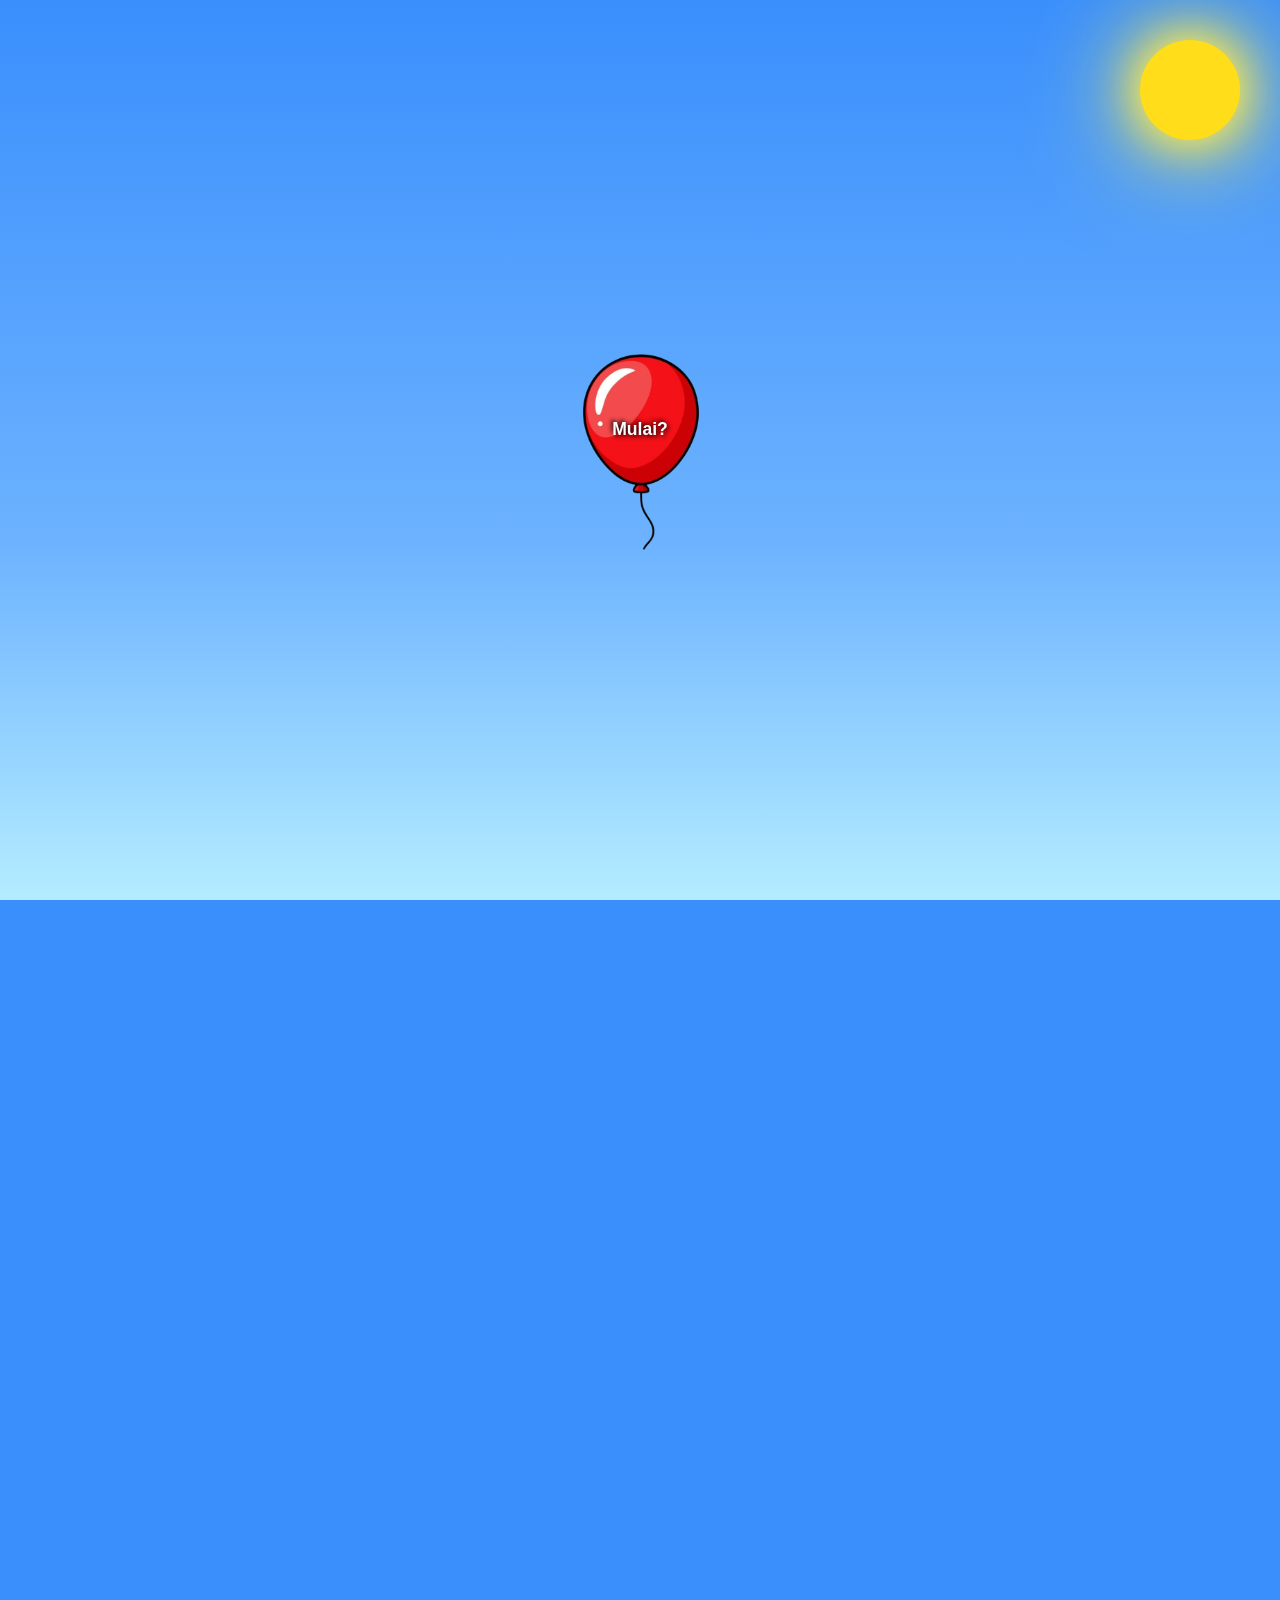
==== index.html @ f47bbb89 "Update index.html" ====
<!DOCTYPE html>
<html lang="id">
<head>
    <meta charset="UTF-8">
    <meta name="viewport" content="width=device-width, initial-scale=1.0">
    <title>Kelulusan Epik 2026</title>
    <style>
        /* --- RESET & DASAR --- */
        * {
            box-sizing: border-box;
            margin: 0;
            padding: 0;
        }

        body, html {
            width: 100%;
            height: 100vh;
            overflow: hidden;
            font-family: 'Arial', sans-serif;
            background-color: #3a8ffd;
        }

        /* --- VIEWPORT ENGINE (UNTUK EFEK KAMERA) --- */
        #main-viewport {
            width: 100%;
            height: 200vh; /* Dua kali tinggi layar (Langit + Darat) */
            position: absolute;
            top: 0;
            left: 0;
            transition: transform 2s cubic-bezier(0.76, 0, 0.24, 1); /* Efek kamera cinematic */
        }

        /* Trigger saat balon mini game diklik (Kamera Turun) */
        .camera-down {
            transform: translateY(-100vh);
        }

        /* Trigger saat balon foto kenangan diklik (Kamera Naik ke Angkasa) */
        .space-launch {
            transform: translateY(100vh);
        }

        /* --- KELOMPOK SCENE 0: LUAR ANGKASA (DI ATAS LANGIT) --- */
        #space-scene {
            width: 100%;
            height: 100vh;
            position: absolute;
            top: -100vh; /* Posisinya tepat di atas langit scene */
            left: 0;
            background: linear-gradient(to top, #0c0c14 0%, #000000 100%);
            overflow: hidden;
        }
        .space-stars {
            position: absolute;
            width: 100%;
            height: 100vh;
            background-image: 
                radial-gradient(white, rgba(255,255,255,.3) 2px, transparent 40px),
                radial-gradient(white, rgba(255,255,255,.15) 1.5px, transparent 30px);
            background-size: 240px 240px, 180px 180px;
        }

        /* --- KELOMPOK SCENE 1: LANGIT --- */
        #sky-scene {
            width: 100%;
            height: 100vh;
            position: relative;
            overflow: hidden;
            background: linear-gradient(to bottom, #3a8ffd 0%, #6cb2ff 60%, #b4ecff 100%);
        }

        .sun {
            position: absolute;
            top: 40px;
            right: 40px;
            width: 100px;
            height: 100px;
            background: #ffdd1a;
            border-radius: 50%;
            box-shadow: 0 0 40px #ffea4a, 0 0 80px #ffea4a, 0 0 120px #ffea4a;
            animation: pendarMatahari 4s ease-in-out infinite alternate;
        }
        @keyframes pendarMatahari {
            0% { transform: scale(1); box-shadow: 0 0 40px #ffea4a; }
            100% { transform: scale(1.05); box-shadow: 0 0 60px #ffea4a, 0 0 120px #ffea4a; }
        }

        .bird {
            position: absolute;
            width: 70px;
            height: 70px;
            background: url('200w.webp') no-repeat center center;
            background-size: contain;
            pointer-events: none;
            z-index: 2;
        }
        .bird1 { top: 15%; left: -100px; animation: terbangBurung 7s linear infinite; }
        .bird2 { width: 50px; height: 50px; top: 25%; left: -100px; animation: terbangBurung 9s linear infinite; animation-delay: 3s; }

        @keyframes terbangBurung {
            0% { left: -100px; transform: translateY(0); }
            50% { transform: translateY(-20px); }
            100% { left: 110%; transform: translateY(0); }
        }

        .cloud {
            position: absolute;
            background: rgba(255, 255, 255, 0.95);
            border-radius: 100px;
            filter: drop-shadow(0 8px 16px rgba(0,0,0,0.05));
            z-index: 1;
        }
        .cloud::before, .cloud::after { content: ''; position: absolute; background: inherit; border-radius: 50%; }
        .cloud1 { width: 170px; height: 60px; top: 30%; left: -200px; animation: jalanAwan 25s linear infinite; }
        .cloud1::before { width: 80px; height: 80px; top: -40px; left: 20px; }
        .cloud1::after { width: 60px; height: 60px; top: -25px; right: 20px; }
        .cloud2 { width: 230px; height: 75px; top: 50%; left: -300px; animation: jalanAwan 35s linear infinite; animation-delay: 3s; }
        .cloud2::before { width: 100px; height: 100px; top: -50px; left: 30px; }
        .cloud2::after { width: 80px; height: 80px; top: -30px; right: 30px; }

        @keyframes jalanAwan {
            0% { left: -300px; }
            100% { left: 110%; }
        }

        .container {
            position: relative;
            z-index: 10;
            width: 100%;
            height: 100vh;
            display: flex;
            justify-content: center;
            align-items: center;
            padding: 20px;
        }

        /* --- BALON SETTINGS --- */
        .balloon-group {
            display: flex;
            flex-direction: column;
            align-items: center;
            animation: ayunBalon 3s ease-in-out infinite alternate;
            cursor: pointer;
        }
        .balloon {
            position: relative;
            width: 160px; 
            height: 210px;
            background: url('1000017857-removebg-preview.png') no-repeat center center;
            background-size: contain;
            display: flex;
            justify-content: center;
            align-items: center;
            user-select: none;
        }
        .balloon-text {
            position: absolute;
            top: 40%; left: 50%;
            transform: translate(-50%, -50%);
            color: white;
            font-weight: bold;
            font-size: 1.1rem;
            text-align: center;
            width: 80%;
            text-shadow: 2px 2px 4px rgba(0, 0, 0, 0.8), -2px -2px 4px rgba(0, 0, 0, 0.8);
            z-index: 5;
            pointer-events: none;
        }

        @keyframes ayunBalon {
            0% { transform: translateY(0px) rotate(-1.5deg); }
            100% { transform: translateY(-15px) rotate(1.5deg); }
        }
        .balloon-group:hover { transform: scale(1.06); transition: transform 0.2s; }
        
        .balloon-group.meledak {
            animation: pop 0.3s forwards cubic-bezier(0.175, 0.885, 0.32, 1.275);
            pointer-events: none;
        }
        @keyframes pop {
            0% { transform: scale(1); opacity: 1; }
            40% { transform: scale(1.2); filter: brightness(1.2); }
            100% { transform: scale(0); opacity: 0; }
        }

        .menu-balloons { display: flex; gap: 40px; justify-content: center; align-items: center; width: 100%; }
        .reveal .balloon-group { animation: terbangMasuk 1.2s cubic-bezier(0.075, 0.82, 0.165, 1) both; }
        .reveal .b-1 { animation-delay: 0s; }
        .reveal .b-2 { animation-delay: 0.15s; }
        .reveal .b-3 { animation-delay: 0.3s; }

        @keyframes terbangMasuk {
            0% { transform: translateY(800px) scale(0.6); opacity: 0; }
            100% { transform: translateY(0) scale(1); opacity: 1; }
        }
        .hidden { display: none !important; }


        
        /* ==========================================================================
           KELOMPOK SCENE 2: GAME DARATAN (MINI GAMES SCENE)
           ========================================================================== */
        #game-scene {
            width: 100%;
            height: 100vh;
            position: relative;
            background: linear-gradient(to bottom, #b4ecff 0%, #e2f7ff 50%, #7db941 50%, #579e23 100%);
            overflow: hidden;
        }

        /* --- PARALLAX GUNUNG BERGERAK --- */
        .mountain-track {
            position: absolute;
            bottom: 50%;
            width: 200%;
            height: 160px;
            display: flex;
            align-items: flex-end;
            animation: gerakMundur 25s linear infinite;
            z-index: 1;
        }
        .mountain {
            width: 0; height: 0;
            border-left: 180px solid transparent;
            border-right: 180px solid transparent;
            border-bottom: 150px solid #487534;
            margin-right: -90px;
        }
        .mountain.back {
            border-bottom-color: #3b612a;
            transform: scale(0.8);
            margin-bottom: -10px;
        }

        /* --- PARALLAX POHON BERGERAK --- */
        .tree-track {
            position: absolute;
            bottom: 140px;
            width: 200%;
            height: 90px;
            display: flex;
            animation: gerakMundur 10s linear infinite;
            z-index: 3;
        }
        .tree { position: relative; width: 60px; height: 90px; margin-right: 120px; }
        .tree-leaves {
            width: 0; height: 0;
            border-left: 25px solid transparent;
            border-right: 25px solid transparent;
            border-bottom: 60px solid #2d6a4f;
        }
        .tree-trunk {
            width: 10px; height: 30px;
            background: #5c3d2e;
            margin: 0 auto;
        }

        @keyframes gerakMundur {
            0% { transform: translateX(0); }
            100% { transform: translateX(-50%); }
        }

        /* --- JALAN RAYA --- */
        .road {
            position: absolute;
            bottom: 0;
            left: 0;
            width: 100%;
            height: 150px;
            background: #333;
            border-top: 6px solid #ffdd1a;
            z-index: 4;
        }
        .road-lines {
            position: absolute;
            top: 50%; left: 0;
            width: 200%; height: 6px;
            background: linear-gradient(to right, #fff 50%, transparent 50%);
            background-size: 80px 100%;
            animation: jalanNgebut 0.4s linear infinite;
        }
        @keyframes jalanNgebut {
            0% { transform: translateX(0); }
            100% { transform: translateX(-80px); }
        }

        /* --- MOBIL MERAH CSS GAME --- */
        .red-car {
            position: absolute;
            bottom: 45px;
            left: 8%;
            width: 140px;
            height: 65px;
            z-index: 5;
            animation: mobilGoyang 0.15s infinite alternate;
        }
        .car-cabin {
            background: #e63946;
            width: 75px; height: 30px;
            position: absolute; top: 0; left: 25px;
            border-radius: 20px 20px 0 0;
            border: 4px solid #1d3557;
            border-bottom: none;
        }
        .car-body {
            background: #e63946;
            width: 140px; height: 35px;
            position: absolute; bottom: 8px; left: 0;
            border-radius: 10px 25px 8px 8px;
            box-shadow: inset -10px 0 0 rgba(0,0,0,0.15);
        }
        .car-wheel {
            background: #1d3557;
            width: 26px; height: 26px;
            border-radius: 50%;
            position: absolute; bottom: 0;
            border: 4px solid #f1faee;
            animation: rodaBerputar 0.2s linear infinite;
        }
        .wheel-back { left: 20px; }
        .wheel-front { right: 25px; }

        @keyframes mobilGoyang {
            0% { transform: translateY(0); }
            100% { transform: translateY(-3px); }
        }
        @keyframes rodaBerputar {
            100% { transform: rotate(360deg); }
        }

        /* --- MAIN MENU SIDEBAR GAME --- */
        .game-sidebar {
            position: absolute;
            right: 40px;
            top: 10%;
            width: 42%; /* Hampir setengah layar sesuai request */
            height: 80%;
            background: rgba(15, 23, 42, 0.92);
            border: 5px solid #ffdd1a;
            border-radius: 25px;
            padding: 40px 30px;
            display: flex;
            flex-direction: column;
            align-items: center;
            z-index: 10;
            box-shadow: 0 15px 35px rgba(0,0,0,0.6);
            transform: translateX(600px); /* Mulai dari luar layar */
            transition: transform 1s cubic-bezier(0.175, 0.885, 0.32, 1.275) 1.2s; /* Muncul setelah kamera turun */
        }
        
        /* Animasi sidebar slide-in saat masuk daratan */
        .camera-down .game-sidebar {
            transform: translateX(0);
        }

        .game-title {
            font-size: 2.2rem;
            font-weight: 900;
            color: #ffdd1a;
            text-align: center;
            margin-bottom: 50px;
            text-shadow: 4px 4px 0px #000;
            letter-spacing: 3px;
            font-family: 'Arial Black', sans-serif;
            animation: detakJudul 1s ease-in-out infinite alternate;
        }
        @keyframes detakJudul {
            0% { transform: scale(1); }
            100% { transform: scale(1.03); color: #fff37a; }
        }

        .game-btn {
            width: 100%;
            padding: 18px;
            margin-bottom: 20px;
            font-size: 1.3rem;
            font-weight: bold;
            color: #fff;
            background: linear-gradient(to bottom, #3a8ffd, #1a6fd4);
            border: 3px solid #fff;
            border-radius: 15px;
            cursor: pointer;
            box-shadow: 0 5px 0 #0f4c94, 0 8px 15px rgba(0,0,0,0.3);
            transition: all 0.1s ease;
            text-align: center;
        }
        .game-btn:hover:not(:disabled) {
            background: linear-gradient(to bottom, #ffdd1a, #e6c200);
            color: #222;
            box-shadow: 0 5px 0 #b39700, 0 8px 15px rgba(0,0,0,0.3);
            transform: translateY(-2px);
        }
        .game-btn:active:not(:disabled) {
            transform: translateY(3px);
            box-shadow: 0 2px 0 #b39700;
        }
        .game-btn:disabled {
            background: #475569;
            color: #94a3b8;
            border-color: #64748b;
            box-shadow: none;
            cursor: not-allowed;
            font-style: italic;
        }

        /* --- RESPONSIVE LAYOUT HP --- */
        @media (max-width: 768px) {
            .menu-balloons { flex-direction: row; flex-wrap: wrap; gap: 20px; }
            .balloon { width: 120px; height: 160px; }
            .balloon-text { font-size: 0.9rem; }
            .sun { width: 70px; height: 70px; top: 20px; right: 20px; }
            .game-sidebar { width: 90%; right: 5%; left: 5%; top: 15%; height: 70%; }
            .game-title { font-size: 1.6rem; }
            .red-car { transform: scale(0.7); bottom: 30px; left: 2%; }
        }
    </style>
</head>
<body>

    <div id="main-viewport">

        <div id="space-scene">
            <div class="space-stars"></div>
        </div>

        <div id="sky-scene">
            <audio id="windSfx" preload="auto">
                <source src="dragon-studio-wind-blowing-sfx-01-423673.mp3" type="audio/mpeg">
            </audio>

            <div class="sky">
                <div class="sun"></div>
                <div class="bird bird1"></div>
                <div class="bird bird2"></div>
                <div class="cloud cloud1"></div>
                <div class="cloud cloud2"></div>
            </div>

            <div class="container">
                <div id="start-node" class="balloon-group">
                    <div class="balloon">
                        <div class="balloon-text">Mulai?</div>
                    </div>
                </div>

                <div id="menu-node" class="menu-balloons hidden">
                    <div id="btn-kenangan" class="balloon-group b-1">
                        <div class="balloon"><div class="balloon-text">Foto<br>Kenangan</div></div>
                    </div>
                    <div class="balloon-group b-2">
                        <div id="btn-kritiksaran" class="balloon-group b-2">
                        <div class="balloon"><div class="balloon-text">kritik<br>Saran</div></div>
                    </div>
                    <div id="btn-minigames" class="balloon-group b-3">
                        <div class="balloon"><div class="balloon-text">Mini games</div></div>
                    </div>
                </div>
            </div>
        </div>

        <div id="game-scene">
            
            <div class="mountain-track">
                <div class="mountain back"></div>
                <div class="mountain"></div>
                <div class="mountain back"></div>
                <div class="mountain"></div>
            </div>

            <div class="tree-track">
                <div class="tree"><div class="tree-leaves"></div><div class="tree-trunk"></div></div>
                <div class="tree"><div class="tree-leaves"></div><div class="tree-trunk"></div></div>
                <div class="tree"><div class="tree-leaves"></div><div class="tree-trunk"></div></div>
                <div class="tree"><div class="tree-leaves"></div><div class="tree-trunk"></div></div>
            </div>

            <div class="red-car">
                <div class="car-cabin"></div>
                <div class="car-body"></div>
                <div class="car-wheel wheel-back"></div>
                <div class="car-wheel wheel-front"></div>
            </div>

            <div class="road">
                <div class="road-lines"></div>
            </div>

            <div class="game-sidebar">
                <div class="game-title">SEKOLAH MINIGAMES</div>
                
                <button class="game-btn" onclick="window.location.href='izursays.html'">Izur says</button>
                
                <button class="game-btn" disabled>Dan sisanya akan ku pikirkan.</button>
            </div>

        </div>

    </div>

    <script>
        const startNode = document.getElementById('start-node');
        const menuNode = document.getElementById('menu-node');
        const btnMinigames = document.getElementById('btn-minigames');
        const btnKritik = document.getElementById('btn-kritiksaran');
        const btnKenangan = document.getElementById('btn-kenangan'); // Selector Balon Kenangan
        const mainViewport = document.getElementById('main-viewport');
        const windSfx = document.getElementById('windSfx');
        
        let audioTracker;

        // Logika Tombol Mulai Awal
        startNode.addEventListener('click', () => {
            windSfx.pause(); windSfx.currentTime = 0;
            windSfx.play().then(() => {
                clearInterval(audioTracker);
                audioTracker = setInterval(() => {
                    if (windSfx.currentTime >= 3.0) {
                        windSfx.pause(); windSfx.currentTime = 0;
                        clearInterval(audioTracker);
                    }
                }, 100);
            }).catch(error => console.log("Audio terblokir:", error));

            startNode.classList.add('meledak');

            setTimeout(() => {
                startNode.classList.add('hidden');
                menuNode.classList.remove('hidden');
                menuNode.classList.add('reveal');
                
                setTimeout(() => {
                    const allBalloons = menuNode.querySelectorAll('.balloon-group');
                    allBalloons.forEach((b, idx) => {
                        b.style.animation = `ayunBalon 3s ease-in-out infinite alternate`;
                        b.style.animationDelay = `-${idx}s`;
                    });
                }, 1200);
            }, 300); 
        });

        btnKritik.addEventListener('click', () => {
    btnKritik.classList.add('meledak');
    window.location.href = 'Bubbles.html';
});
        
        // ================= ACTION UTAMA MINI GAMES (KAMERA TURUN) =================
        btnMinigames.addEventListener('click', () => {
            btnMinigames.classList.add('meledak');
            setTimeout(() => {
                mainViewport.classList.add('camera-down');
            }, 300);
        });

        // ================= ACTION UTAMA FOTO KENANGAN (KAMERA NAIK KE SPACE) =================
        btnKenangan.addEventListener('click', () => {
            // 1. Jalankan efek letup pada balon foto kenangan
            btnKenangan.classList.add('meledak');

            // 2. Kamera langsung meluncur naik drastis (Viewport bergeser ke bawah menampilkan angkasa pekat)
            setTimeout(() => {
                mainViewport.classList.add('space-launch');
            }, 300);

            // 3. Setelah transisi luar angkasa beres (2 detik), redirect halus ke start.html
            setTimeout(() => {
                window.location.href = 'start.html';
            }, 2300);
        });
    </script>
</body>
</html>
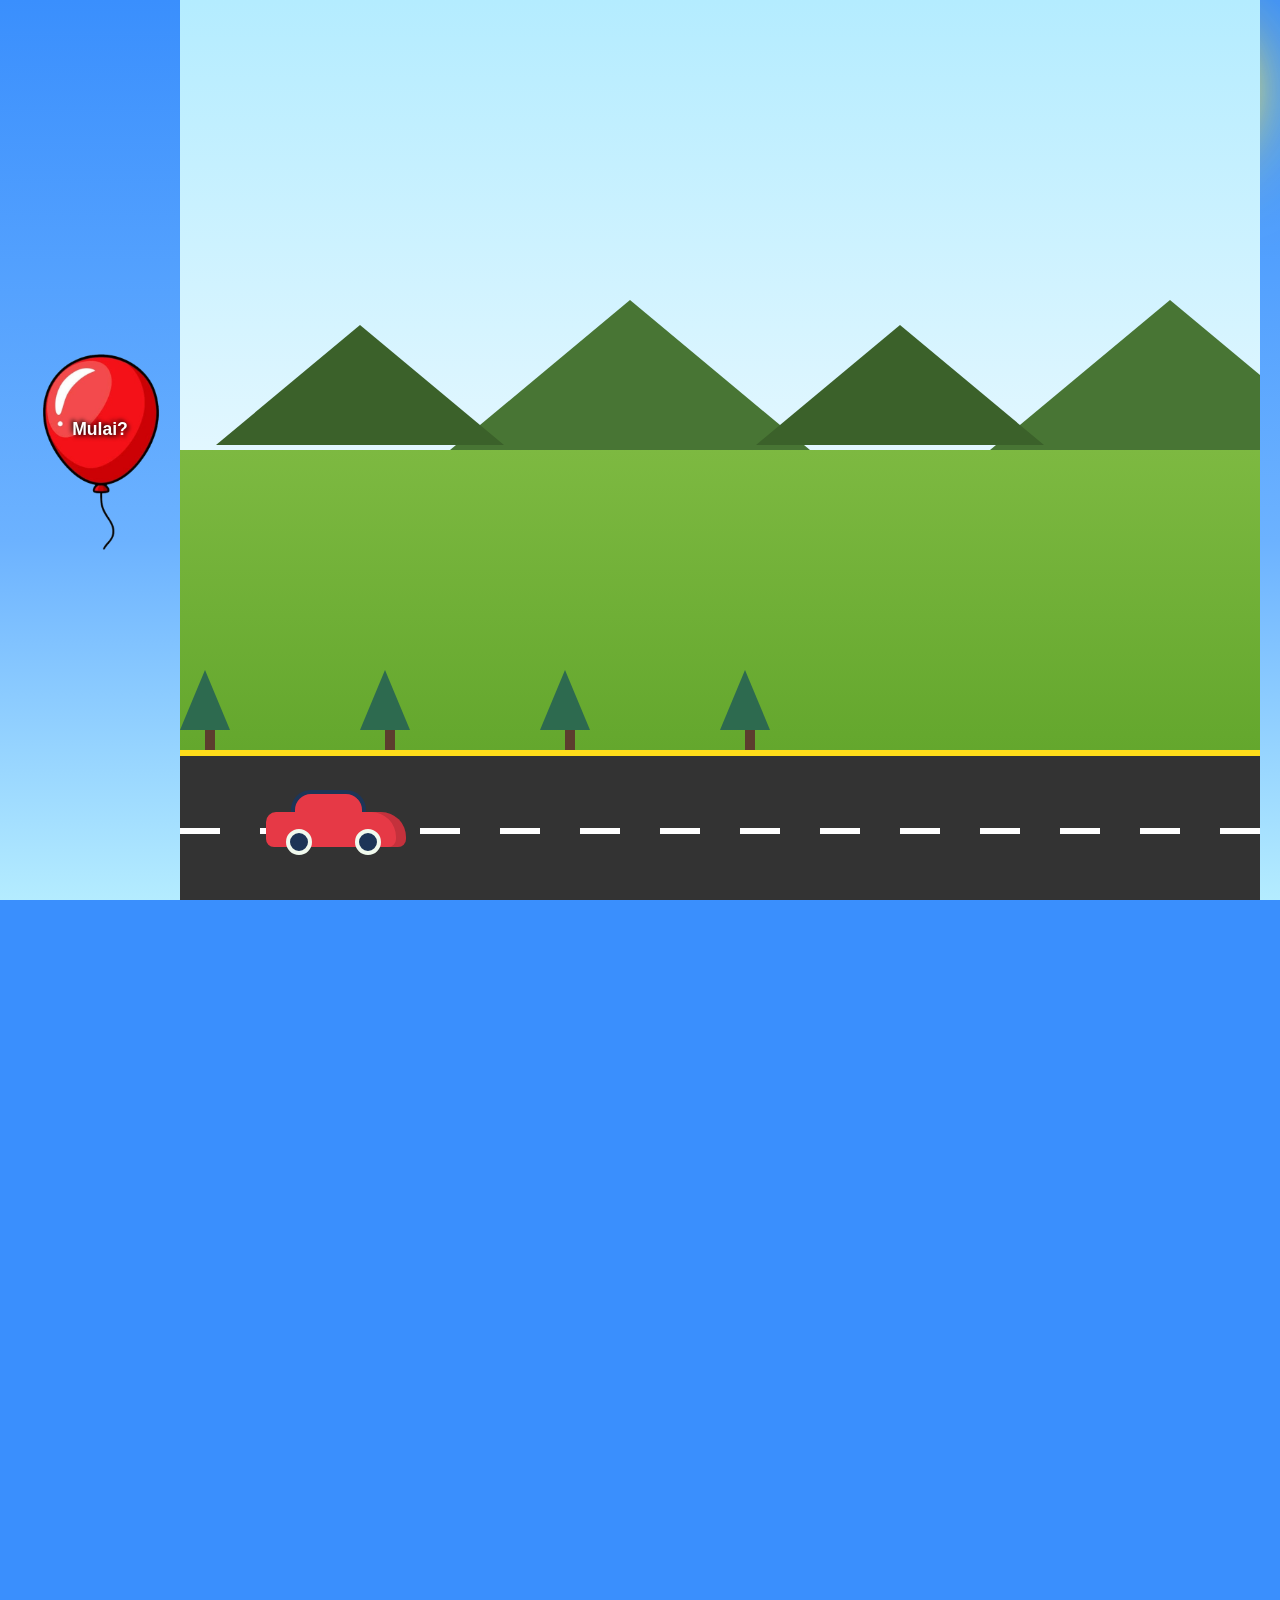
==== commit 9de6429f: "Update index.html" ====
--- a/index.html
+++ b/index.html
@@ -200,14 +200,24 @@
         /* ==========================================================================
            KELOMPOK SCENE 2: GAME DARATAN (MINI GAMES SCENE)
            ========================================================================== */
-        #game-scene {
-            width: 100%;
-            height: 100vh;
-            position: relative;
-            background: linear-gradient(to bottom, #b4ecff 0%, #e2f7ff 50%, #7db941 50%, #579e23 100%);
-            overflow: hidden;
-        }
-
+ #game-scene *{
+    visibility: visible !important;
+ }
+#game-scene {
+    width: 100%;
+    min-height: 100vh;
+    position: relative;
+    background:
+        linear-gradient(
+            to bottom,
+            #b4ecff 0%,
+            #e2f7ff 50%,
+            #7db941 50%,
+            #579e23 100%
+        );
+    overflow: hidden;
+        }
+        
         /* --- PARALLAX GUNUNG BERGERAK --- */
         .mountain-track {
             position: absolute;
@@ -443,21 +453,33 @@
                     </div>
                 </div>
 
-                <div id="menu-node" class="menu-balloons hidden">
-                    <div id="btn-kenangan" class="balloon-group b-1">
-                        <div class="balloon"><div class="balloon-text">Foto<br>Kenangan</div></div>
-                    </div>
-                    <div class="balloon-group b-2">
-                        <div id="btn-kritiksaran" class="balloon-group b-2">
-                        <div class="balloon"><div class="balloon-text">kritik<br>Saran</div></div>
-                    </div>
-                    <div id="btn-minigames" class="balloon-group b-3">
-                        <div class="balloon"><div class="balloon-text">Mini games</div></div>
-                    </div>
-                </div>
+<div id="menu-node" class="menu-balloons hidden">
+
+    <div id="btn-kenangan" class="balloon-group b-1">
+        <div class="balloon">
+            <div class="balloon-text">
+                Foto<br>Kenangan
             </div>
         </div>
-
+    </div>
+
+    <div id="btn-kritiksaran" class="balloon-group b-2">
+        <div class="balloon">
+            <div class="balloon-text">
+                kritik<br>Saran
+            </div>
+        </div>
+    </div>
+
+    <div id="btn-minigames" class="balloon-group b-3">
+        <div class="balloon">
+            <div class="balloon-text">
+                Mini games
+            </div>
+        </div>
+    </div>
+
+</div>
         <div id="game-scene">
             
             <div class="mountain-track">
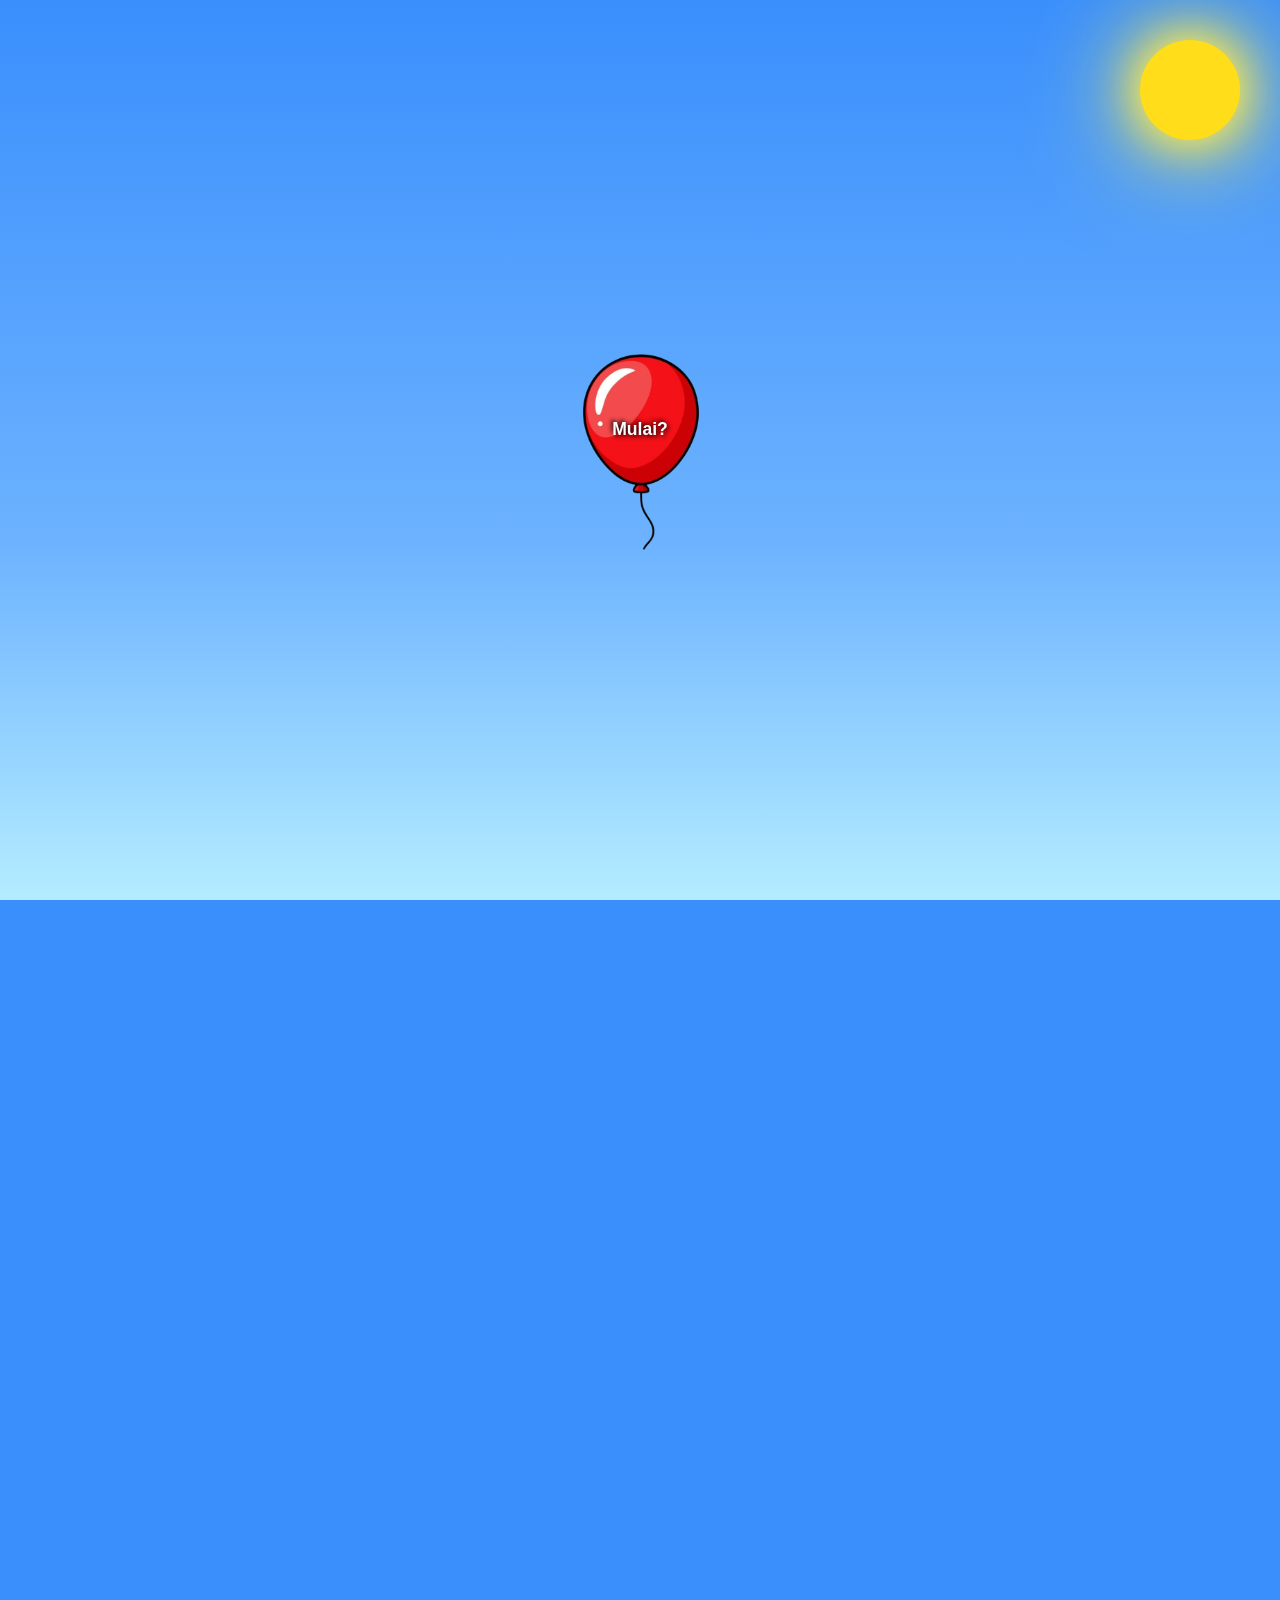
==== commit 30f1d481: "Rename index (1).html to index.html" ====
--- a/index.html
+++ b/index.html
@@ -200,24 +200,14 @@
         /* ==========================================================================
            KELOMPOK SCENE 2: GAME DARATAN (MINI GAMES SCENE)
            ========================================================================== */
- #game-scene *{
-    visibility: visible !important;
- }
-#game-scene {
-    width: 100%;
-    min-height: 100vh;
-    position: relative;
-    background:
-        linear-gradient(
-            to bottom,
-            #b4ecff 0%,
-            #e2f7ff 50%,
-            #7db941 50%,
-            #579e23 100%
-        );
-    overflow: hidden;
-        }
-        
+        #game-scene {
+            width: 100%;
+            height: 100vh;
+            position: relative;
+            background: linear-gradient(to bottom, #b4ecff 0%, #e2f7ff 50%, #7db941 50%, #579e23 100%);
+            overflow: hidden;
+        }
+
         /* --- PARALLAX GUNUNG BERGERAK --- */
         .mountain-track {
             position: absolute;
@@ -453,33 +443,21 @@
                     </div>
                 </div>
 
-<div id="menu-node" class="menu-balloons hidden">
-
-    <div id="btn-kenangan" class="balloon-group b-1">
-        <div class="balloon">
-            <div class="balloon-text">
-                Foto<br>Kenangan
+                <div id="menu-node" class="menu-balloons hidden">
+                    <div id="btn-kenangan" class="balloon-group b-1">
+                        <div class="balloon"><div class="balloon-text">Foto<br>Kenangan</div></div>
+                    </div>
+                    <div class="balloon-group b-2">
+                        <div id="btn-kritiksaran" class="balloon-group b-2">
+                        <div class="balloon"><div class="balloon-text">kritik<br>Saran</div></div>
+                    </div>
+                    <div id="btn-minigames" class="balloon-group b-3">
+                        <div class="balloon"><div class="balloon-text">Mini games</div></div>
+                    </div>
+                </div>
             </div>
         </div>
-    </div>
-
-    <div id="btn-kritiksaran" class="balloon-group b-2">
-        <div class="balloon">
-            <div class="balloon-text">
-                kritik<br>Saran
-            </div>
-        </div>
-    </div>
-
-    <div id="btn-minigames" class="balloon-group b-3">
-        <div class="balloon">
-            <div class="balloon-text">
-                Mini games
-            </div>
-        </div>
-    </div>
-
-</div>
+
         <div id="game-scene">
             
             <div class="mountain-track">
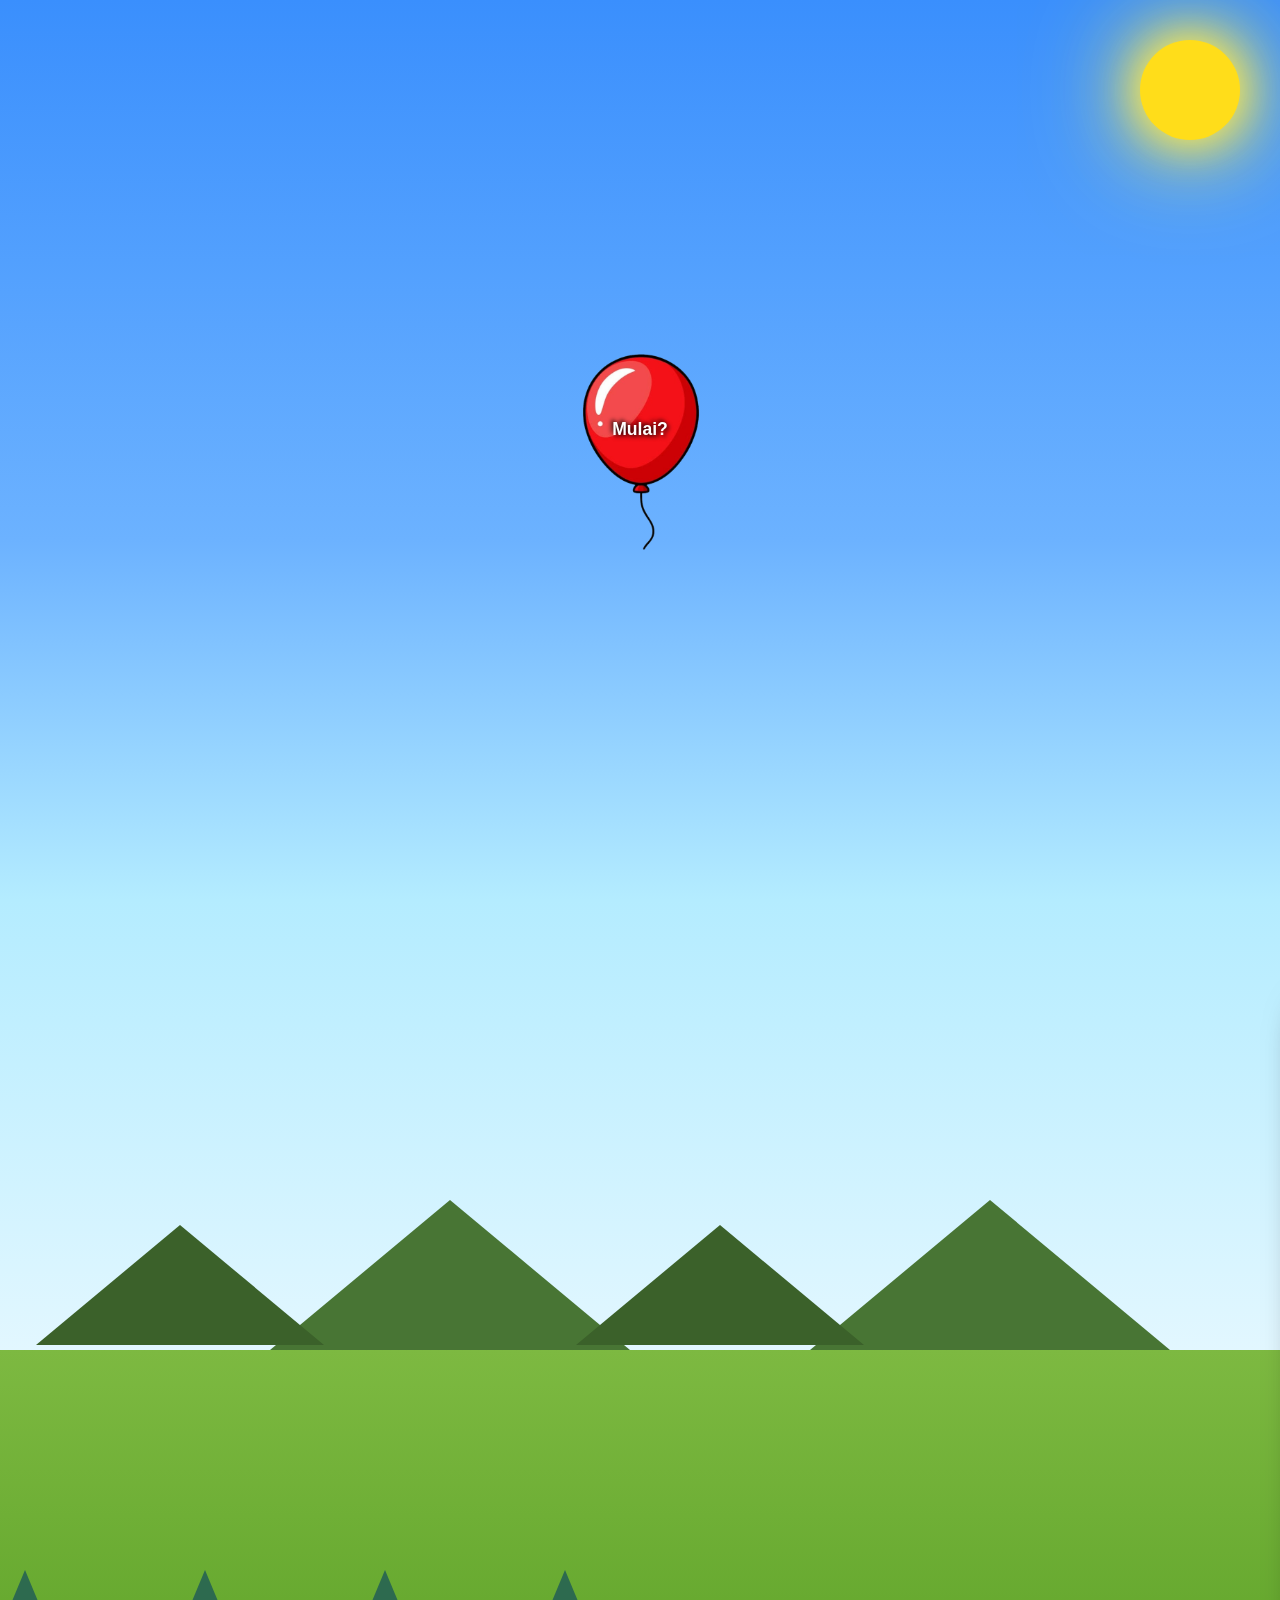
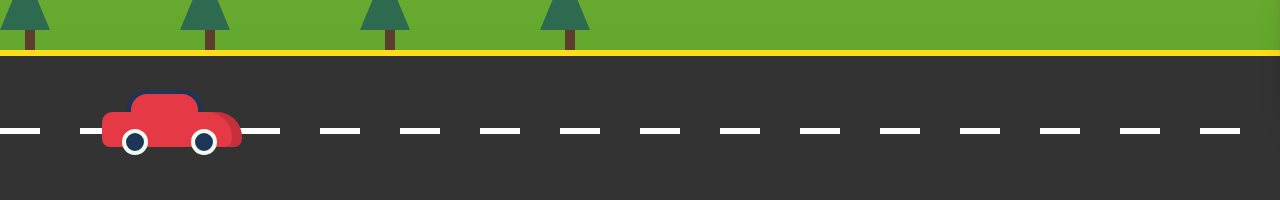
==== commit c2543e7e: "Update index.html" ====
--- a/index.html
+++ b/index.html
@@ -196,7 +196,6 @@
         .hidden { display: none !important; }
 
 
-        
         /* ==========================================================================
            KELOMPOK SCENE 2: GAME DARATAN (MINI GAMES SCENE)
            ========================================================================== */
@@ -333,7 +332,7 @@
             position: absolute;
             right: 40px;
             top: 10%;
-            width: 42%; /* Hampir setengah layar sesuai request */
+            width: 42%; 
             height: 80%;
             background: rgba(15, 23, 42, 0.92);
             border: 5px solid #ffdd1a;
@@ -344,8 +343,8 @@
             align-items: center;
             z-index: 10;
             box-shadow: 0 15px 35px rgba(0,0,0,0.6);
-            transform: translateX(600px); /* Mulai dari luar layar */
-            transition: transform 1s cubic-bezier(0.175, 0.885, 0.32, 1.275) 1.2s; /* Muncul setelah kamera turun */
+            transform: translateX(600px); 
+            transition: transform 1s cubic-bezier(0.175, 0.885, 0.32, 1.275) 1.2s; 
         }
         
         /* Animasi sidebar slide-in saat masuk daratan */
@@ -447,9 +446,9 @@
                     <div id="btn-kenangan" class="balloon-group b-1">
                         <div class="balloon"><div class="balloon-text">Foto<br>Kenangan</div></div>
                     </div>
-                    <div class="balloon-group b-2">
-                        <div id="btn-kritiksaran" class="balloon-group b-2">
-                        <div class="balloon"><div class="balloon-text">kritik<br>Saran</div></div>
+                    <!-- Mengubah ID dan teks balon catatan ranking menjadi Kritik dan saran -->
+                    <div id="btn-kritik" class="balloon-group b-2">
+                        <div class="balloon"><div class="balloon-text">Kritik dan<br>Saran</div></div>
                     </div>
                     <div id="btn-minigames" class="balloon-group b-3">
                         <div class="balloon"><div class="balloon-text">Mini games</div></div>
@@ -501,8 +500,8 @@
         const startNode = document.getElementById('start-node');
         const menuNode = document.getElementById('menu-node');
         const btnMinigames = document.getElementById('btn-minigames');
-        const btnKritik = document.getElementById('btn-kritiksaran');
-        const btnKenangan = document.getElementById('btn-kenangan'); // Selector Balon Kenangan
+        const btnKenangan = document.getElementById('btn-kenangan'); 
+        const btnKritik = document.getElementById('btn-kritik'); // Target Balon Kritik dan Saran baru
         const mainViewport = document.getElementById('main-viewport');
         const windSfx = document.getElementById('windSfx');
         
@@ -538,11 +537,6 @@
             }, 300); 
         });
 
-        btnKritik.addEventListener('click', () => {
-    btnKritik.classList.add('meledak');
-    window.location.href = 'Bubbles.html';
-});
-        
         // ================= ACTION UTAMA MINI GAMES (KAMERA TURUN) =================
         btnMinigames.addEventListener('click', () => {
             btnMinigames.classList.add('meledak');
@@ -553,18 +547,13 @@
 
         // ================= ACTION UTAMA FOTO KENANGAN (KAMERA NAIK KE SPACE) =================
         btnKenangan.addEventListener('click', () => {
-            // 1. Jalankan efek letup pada balon foto kenangan
             btnKenangan.classList.add('meledak');
-
-            // 2. Kamera langsung meluncur naik drastis (Viewport bergeser ke bawah menampilkan angkasa pekat)
             setTimeout(() => {
                 mainViewport.classList.add('space-launch');
             }, 300);
-
-            // 3. Setelah transisi luar angkasa beres (2 detik), redirect halus ke start.html
             setTimeout(() => {
-                window.location.href = 'start.html';
-            }, 2300);
+                window.location.href = 'Bubbles.html';
+            }, 300);
         });
     </script>
 </body>
